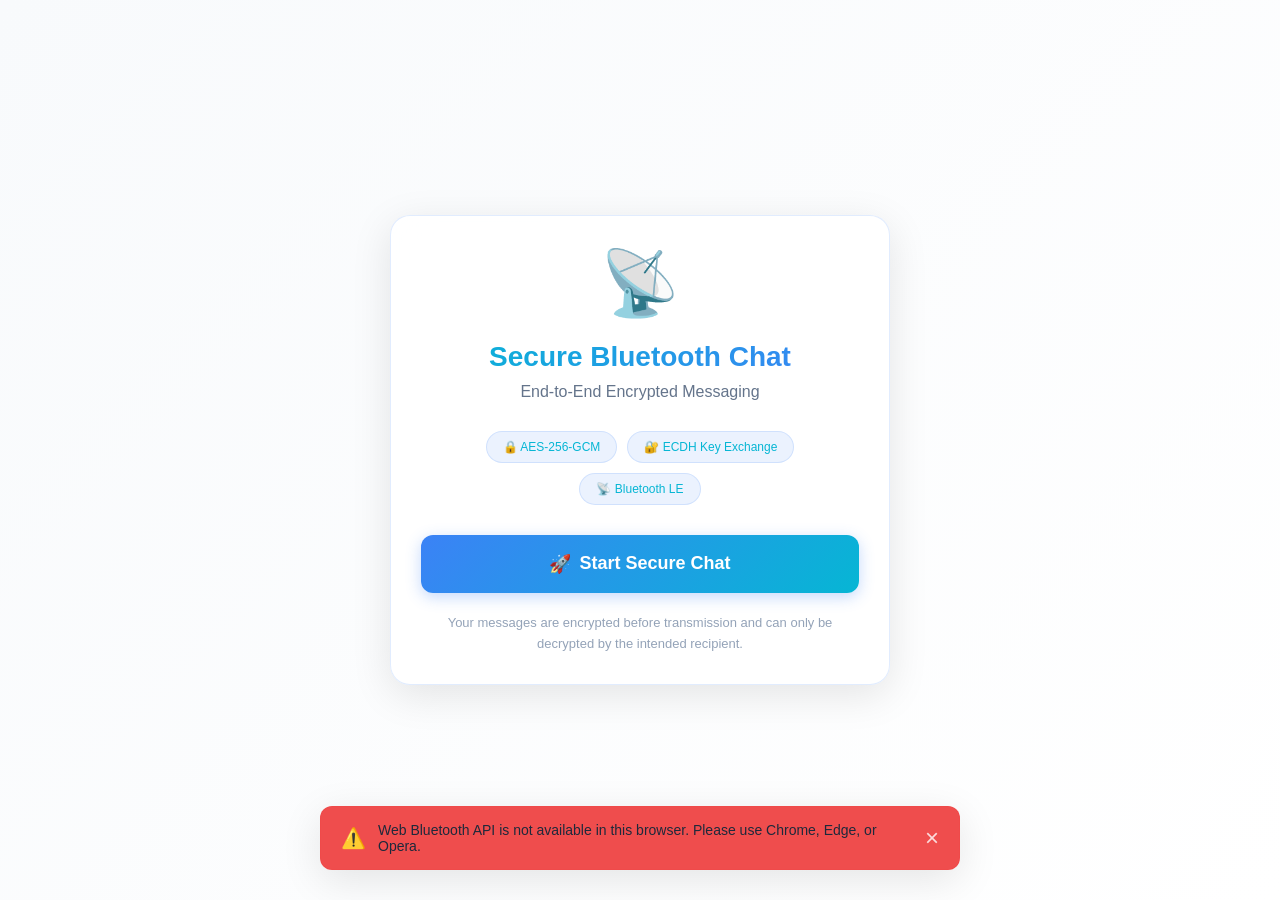
==== index.html @ dfcdb42c "Add files via upload" ====
<!DOCTYPE html>
<html lang="en">
<head>
    <meta charset="UTF-8">
    <meta name="viewport" content="width=device-width, initial-scale=1.0">
    <title>Secure Bluetooth Chat</title>
    <link rel="stylesheet" href="styles.css">
</head>
<body>
    <div class="app-container">
        <!-- Welcome Screen -->
        <div id="welcome-screen" class="screen active">
            <div class="glass-card welcome-card">
                <div class="logo-section">
                    <div class="bluetooth-icon-large">📡</div>
                    <h1>Secure Bluetooth Chat</h1>
                    <p class="tagline">End-to-End Encrypted Messaging</p>
                </div>
                <div class="security-badges">
                    <span class="security-badge">🔒 AES-256-GCM</span>
                    <span class="security-badge">🔐 ECDH Key Exchange</span>
                    <span class="security-badge">📡 Bluetooth LE</span>
                </div>
                <div class="welcome-actions">
                    <button id="start-btn" class="btn-primary btn-large">
                        <span class="btn-icon">🚀</span>
                        Start Secure Chat
                    </button>
                </div>
                <div class="info-text">
                    <p>Your messages are encrypted before transmission and can only be decrypted by the intended recipient.</p>
                </div>
            </div>
        </div>

        <!-- Bluetooth Scan Screen -->
        <div id="scan-screen" class="screen">
            <div class="glass-card">
                <div class="screen-header">
                    <h2>📡 Bluetooth Devices</h2>
                    <div id="bluetooth-status" class="status-indicator disconnected">
                        <span class="status-dot"></span>
                        <span class="status-text">Disconnected</span>
                    </div>
                </div>
                <div class="scan-section">
                    <button id="scan-btn" class="btn-primary">
                        <span class="btn-icon">🔍</span>
                        Scan for Devices
                    </button>
                    <div id="scan-progress" class="scan-progress hidden">
                        <div class="progress-bar">
                            <div class="progress-fill"></div>
                        </div>
                        <p class="progress-text">Opening Bluetooth device picker...</p>
                    </div>
                </div>
                <div id="devices-list" class="devices-list">
                    <div class="empty-state">
                        <p>Click "Scan for Devices" to open the Bluetooth device picker.</p>
                        <p class="empty-subtext">Your browser will show available nearby devices in a native dialog.</p>
                    </div>
                </div>
                <div class="screen-actions">
                    <button id="back-to-welcome-btn" class="btn-secondary">← Back</button>
                </div>
            </div>
        </div>

        <!-- Connection Screen -->
        <div id="connection-screen" class="screen">
            <div class="glass-card">
                <div class="screen-header">
                    <h2>🔗 Connection Status</h2>
                    <div id="connection-status" class="status-indicator connecting">
                        <span class="status-dot"></span>
                        <span class="status-text">Connecting...</span>
                    </div>
                </div>
                <div class="device-info">
                    <div class="device-icon">📱</div>
                    <h3 id="connected-device-name">Device Name</h3>
                    <p id="connected-device-id" class="device-id">Device ID</p>
                </div>
                <div class="connection-details">
                    <div class="detail-item">
                        <span class="detail-label">Protocol:</span>
                        <span class="detail-value">Bluetooth LE</span>
                    </div>
                    <div class="detail-item">
                        <span class="detail-label">Encryption:</span>
                        <span class="detail-value">Pending</span>
                    </div>
                </div>
                <div class="screen-actions">
                    <button id="disconnect-btn" class="btn-danger">Disconnect</button>
                    <button id="proceed-btn" class="btn-primary disabled" disabled>
                        Proceed to Verification →
                    </button>
                </div>
            </div>
        </div>

        <!-- Verification Screen -->
        <div id="verification-screen" class="screen">
            <div class="glass-card">
                <div class="screen-header">
                    <h2>🔐 Device Verification</h2>
                    <div class="verification-status">
                        <span class="status-icon">⚠️</span>
                        <span class="status-text">Not Verified</span>
                    </div>
                </div>
                <div class="verification-instructions">
                    <p>Compare the security codes below with the other device to ensure you're connecting to the right person.</p>
                </div>
                <div class="security-code-display">
                    <div class="code-label">Your Security Code:</div>
                    <div id="your-security-code" class="security-code">--- ---</div>
                </div>
                <div class="verification-comparison">
                    <div class="code-label">Partner's Code:</div>
                    <div id="partner-code-input" class="partner-code-input">
                        <input type="text" id="partner-code" placeholder="Enter partner's code" maxlength="9">
                    </div>
                </div>
                <div class="verification-actions">
                    <button id="verify-btn" class="btn-primary">
                        <span class="btn-icon">✓</span>
                        Verify Device
                    </button>
                    <button id="cancel-verification-btn" class="btn-secondary">Cancel</button>
                </div>
                <div id="verification-result" class="verification-result hidden">
                    <div class="result-message"></div>
                </div>
            </div>
        </div>

        <!-- Chat Screen -->
        <div id="chat-screen" class="screen">
            <div class="glass-card chat-card">
                <div class="chat-header">
                    <div class="header-left">
                        <div class="bluetooth-status connected">
                            <span class="status-dot"></span>
                        </div>
                        <div class="device-info-header">
                            <h3 id="chat-device-name">Connected Device</h3>
                            <p class="connection-status">🟢 Bluetooth Connected</p>
                        </div>
                    </div>
                    <div class="header-right">
                        <div class="encryption-badge">
                            <span class="lock-icon">🔒</span>
                            <span>End-to-End Encrypted</span>
                        </div>
                        <button id="security-info-btn" class="icon-button">🛡️</button>
                    </div>
                </div>
                
                <div id="messages-container" class="messages-container">
                    <div class="empty-chat">
                        <div class="empty-icon">🔐</div>
                        <p>Start a secure conversation</p>
                        <p class="empty-subtext">Messages are encrypted before transmission</p>
                    </div>
                </div>
                
                <div class="chat-input-section">
                    <div class="input-wrapper">
                        <input type="text" id="message-input" class="message-input" placeholder="Type a secure message..." autocomplete="off">
                        <button id="send-btn" class="send-btn" disabled>
                            <span class="send-icon">➤</span>
                        </button>
                    </div>
                    <div class="input-actions">
                        <button id="clear-chat-btn" class="text-button">Clear Conversation</button>
                    </div>
                </div>
            </div>
        </div>

        <!-- Security Info Modal -->
        <div id="security-modal" class="modal hidden">
            <div class="modal-overlay"></div>
            <div class="modal-content glass-card">
                <div class="modal-header">
                    <h3>🛡️ Security Information</h3>
                    <button id="close-modal-btn" class="close-button">×</button>
                </div>
                <div class="security-details">
                    <div class="security-item">
                        <span class="item-label">Encryption:</span>
                        <span class="item-value enabled">✓ Enabled</span>
                    </div>
                    <div class="security-item">
                        <span class="item-label">Algorithm:</span>
                        <span class="item-value">AES-256-GCM</span>
                    </div>
                    <div class="security-item">
                        <span class="item-label">Connection:</span>
                        <span class="item-value">Bluetooth LE</span>
                    </div>
                    <div class="security-item">
                        <span class="item-label">Key Exchange:</span>
                        <span class="item-value enabled">✓ Secure (ECDH)</span>
                    </div>
                    <div class="security-item">
                        <span class="item-label">Device Verification:</span>
                        <span id="verification-status-item" class="item-value">Not Verified</span>
                    </div>
                    <div class="security-item">
                        <span class="item-label">Session:</span>
                        <span class="item-value enabled">✓ Secure</span>
                    </div>
                    <div class="security-item">
                        <span class="item-label">Messages:</span>
                        <span class="item-value">Encrypted before transmission</span>
                    </div>
                </div>
                <div class="security-note">
                    <p>⚠️ Your encryption keys are never stored or transmitted. They exist only in memory during the session.</p>
                </div>
            </div>
        </div>

        <!-- Error Toast -->
        <div id="error-toast" class="error-toast hidden">
            <div class="toast-content">
                <span class="error-icon">⚠️</span>
                <span id="error-message" class="error-text">Error message</span>
                <button id="close-toast-btn" class="toast-close">×</button>
            </div>
        </div>
    </div>

    <script src="crypto.js"></script>
    <script src="bluetooth.js"></script>
    <script src="app.js"></script>
</body>
</html>
---- styles.css ----
/* Reset and Base Styles */
* {
    margin: 0;
    padding: 0;
    box-sizing: border-box;
}

:root {
    --bg-primary: #f8fafc;
    --bg-secondary: #ffffff;
    --bg-tertiary: #e2e8f0;
    --accent-blue: #3b82f6;
    --accent-cyan: #06b6d4;
    --accent-green: #10b981;
    --accent-red: #ef4444;
    --accent-yellow: #f59e0b;
    --text-primary: #1e293b;
    --text-secondary: #64748b;
    --text-muted: #94a3b8;
    --glass-bg: rgba(255, 255, 255, 0.85);
    --glass-border: rgba(59, 130, 246, 0.15);
    --shadow-lg: 0 10px 40px rgba(0, 0, 0, 0.1);
    --shadow-md: 0 4px 20px rgba(0, 0, 0, 0.08);
    --shadow-sm: 0 2px 10px rgba(0, 0, 0, 0.05);
}

body {
    font-family: -apple-system, BlinkMacSystemFont, 'Segoe UI', Roboto, Oxygen, Ubuntu, sans-serif;
    background: linear-gradient(135deg, var(--bg-primary) 0%, var(--bg-secondary) 100%);
    color: var(--text-primary);
    min-height: 100vh;
    display: flex;
    align-items: center;
    justify-content: center;
    padding: 20px;
    overflow-x: hidden;
}

/* App Container */
.app-container {
    width: 100%;
    max-width: 500px;
    position: relative;
}

/* Glass Card */
.glass-card {
    background: var(--glass-bg);
    backdrop-filter: blur(20px);
    -webkit-backdrop-filter: blur(20px);
    border: 1px solid var(--glass-border);
    border-radius: 20px;
    padding: 30px;
    box-shadow: var(--shadow-lg);
    animation: fadeIn 0.3s ease-out;
}

@keyframes fadeIn {
    from {
        opacity: 0;
        transform: translateY(10px);
    }
    to {
        opacity: 1;
        transform: translateY(0);
    }
}

/* Screen Management */
.screen {
    display: none;
}

.screen.active {
    display: block;
}

/* Welcome Screen */
.welcome-card {
    text-align: center;
}

.logo-section {
    margin-bottom: 30px;
}

.bluetooth-icon-large {
    font-size: 64px;
    margin-bottom: 20px;
    animation: pulse 2s infinite;
}

@keyframes pulse {
    0%, 100% {
        transform: scale(1);
    }
    50% {
        transform: scale(1.05);
    }
}

.welcome-card h1 {
    font-size: 28px;
    font-weight: 700;
    margin-bottom: 10px;
    background: linear-gradient(135deg, var(--accent-cyan), var(--accent-blue));
    -webkit-background-clip: text;
    -webkit-text-fill-color: transparent;
    background-clip: text;
}

.tagline {
    color: var(--text-secondary);
    font-size: 16px;
    margin-bottom: 20px;
}

.security-badges {
    display: flex;
    flex-wrap: wrap;
    gap: 10px;
    justify-content: center;
    margin-bottom: 30px;
}

.security-badge {
    background: rgba(59, 130, 246, 0.1);
    border: 1px solid var(--glass-border);
    padding: 8px 16px;
    border-radius: 20px;
    font-size: 12px;
    color: var(--accent-cyan);
}

.welcome-actions {
    margin-bottom: 20px;
}

.info-text {
    color: var(--text-muted);
    font-size: 13px;
    line-height: 1.6;
}

/* Buttons */
.btn-primary,
.btn-secondary,
.btn-danger {
    width: 100%;
    padding: 14px 24px;
    border: none;
    border-radius: 12px;
    font-size: 16px;
    font-weight: 600;
    cursor: pointer;
    transition: all 0.2s ease;
    display: flex;
    align-items: center;
    justify-content: center;
    gap: 8px;
}

.btn-primary {
    background: linear-gradient(135deg, var(--accent-blue), var(--accent-cyan));
    color: white;
    box-shadow: 0 4px 15px rgba(59, 130, 246, 0.3);
}

.btn-primary:hover:not(:disabled) {
    transform: translateY(-2px);
    box-shadow: 0 6px 20px rgba(59, 130, 246, 0.4);
}

.btn-primary:active:not(:disabled) {
    transform: translateY(0);
}

.btn-primary:disabled {
    opacity: 0.5;
    cursor: not-allowed;
}

.btn-secondary {
    background: rgba(59, 130, 246, 0.1);
    color: var(--accent-cyan);
    border: 1px solid var(--glass-border);
}

.btn-secondary:hover {
    background: rgba(59, 130, 246, 0.2);
}

.btn-danger {
    background: rgba(239, 68, 68, 0.1);
    color: var(--accent-red);
    border: 1px solid rgba(239, 68, 68, 0.3);
}

.btn-danger:hover {
    background: rgba(239, 68, 68, 0.2);
}

.btn-large {
    padding: 18px 32px;
    font-size: 18px;
}

.btn-icon {
    font-size: 18px;
}

/* Screen Header */
.screen-header {
    display: flex;
    justify-content: space-between;
    align-items: center;
    margin-bottom: 25px;
    padding-bottom: 15px;
    border-bottom: 1px solid var(--glass-border);
}

.screen-header h2 {
    font-size: 22px;
    font-weight: 600;
}

/* Status Indicators */
.status-indicator {
    display: flex;
    align-items: center;
    gap: 8px;
    padding: 6px 12px;
    border-radius: 20px;
    font-size: 13px;
    font-weight: 500;
}

.status-dot {
    width: 8px;
    height: 8px;
    border-radius: 50%;
    animation: blink 2s infinite;
}

@keyframes blink {
    0%, 100% {
        opacity: 1;
    }
    50% {
        opacity: 0.5;
    }
}

.status-indicator.disconnected {
    background: rgba(239, 68, 68, 0.1);
    color: var(--accent-red);
}

.status-indicator.disconnected .status-dot {
    background: var(--accent-red);
}

.status-indicator.connecting {
    background: rgba(245, 158, 11, 0.1);
    color: var(--accent-yellow);
}

.status-indicator.connecting .status-dot {
    background: var(--accent-yellow);
}

.status-indicator.connected {
    background: rgba(16, 185, 129, 0.1);
    color: var(--accent-green);
}

.status-indicator.connected .status-dot {
    background: var(--accent-green);
}

/* Scan Section */
.scan-section {
    margin-bottom: 25px;
}

.scan-progress {
    margin-top: 20px;
}

.progress-bar {
    height: 4px;
    background: var(--bg-tertiary);
    border-radius: 2px;
    overflow: hidden;
    margin-bottom: 10px;
}

.progress-fill {
    height: 100%;
    background: linear-gradient(90deg, var(--accent-blue), var(--accent-cyan));
    width: 0%;
    animation: progress 2s infinite;
}

@keyframes progress {
    0% {
        width: 0%;
        margin-left: 0;
    }
    50% {
        width: 70%;
        margin-left: 30%;
    }
    100% {
        width: 0%;
        margin-left: 100%;
    }
}

.progress-text {
    color: var(--text-secondary);
    font-size: 13px;
    text-align: center;
}

/* Devices List */
.devices-list {
    margin-bottom: 25px;
    max-height: 300px;
    overflow-y: auto;
}

.empty-state {
    text-align: center;
    padding: 40px 20px;
    color: var(--text-muted);
}

.device-item {
    background: rgba(59, 130, 246, 0.05);
    border: 1px solid var(--glass-border);
    border-radius: 12px;
    padding: 15px;
    margin-bottom: 10px;
    cursor: pointer;
    transition: all 0.2s ease;
}

.device-item:hover {
    background: rgba(59, 130, 246, 0.1);
    border-color: var(--accent-blue);
}

.device-item.selected {
    background: rgba(59, 130, 246, 0.15);
    border-color: var(--accent-blue);
}

.device-name {
    font-weight: 600;
    margin-bottom: 5px;
}

.device-id {
    color: var(--text-muted);
    font-size: 12px;
    margin-bottom: 8px;
}

.device-status {
    display: flex;
    align-items: center;
    gap: 6px;
    font-size: 12px;
    color: var(--text-secondary);
}

.device-status .status-dot {
    width: 6px;
    height: 6px;
}

/* Screen Actions */
.screen-actions {
    display: flex;
    gap: 10px;
    margin-top: 20px;
}

.screen-actions .btn-secondary,
.screen-actions .btn-danger {
    flex: 1;
}

/* Device Info */
.device-info {
    text-align: center;
    padding: 30px 20px;
    margin-bottom: 20px;
}

.device-icon {
    font-size: 48px;
    margin-bottom: 15px;
}

.device-info h3 {
    font-size: 20px;
    margin-bottom: 5px;
}

.device-id {
    color: var(--text-muted);
    font-size: 13px;
}

.connection-details {
    background: rgba(59, 130, 246, 0.05);
    border-radius: 12px;
    padding: 15px;
    margin-bottom: 20px;
}

.detail-item {
    display: flex;
    justify-content: space-between;
    padding: 8px 0;
    border-bottom: 1px solid var(--glass-border);
}

.detail-item:last-child {
    border-bottom: none;
}

.detail-label {
    color: var(--text-secondary);
    font-size: 13px;
}

.detail-value {
    font-weight: 500;
    font-size: 13px;
}

/* Verification Screen */
.verification-status {
    display: flex;
    align-items: center;
    gap: 8px;
    padding: 6px 12px;
    border-radius: 20px;
    font-size: 13px;
    background: rgba(245, 158, 11, 0.1);
    color: var(--accent-yellow);
}

.verification-instructions {
    background: rgba(59, 130, 246, 0.05);
    border-radius: 12px;
    padding: 15px;
    margin-bottom: 25px;
    color: var(--text-secondary);
    font-size: 14px;
    line-height: 1.6;
}

.security-code-display,
.verification-comparison {
    text-align: center;
    margin-bottom: 25px;
}

.code-label {
    color: var(--text-secondary);
    font-size: 13px;
    margin-bottom: 10px;
}

.security-code {
    font-size: 32px;
    font-weight: 700;
    letter-spacing: 8px;
    color: var(--accent-cyan);
    font-family: 'Courier New', monospace;
}

.partner-code-input input {
    width: 100%;
    padding: 15px;
    font-size: 24px;
    font-weight: 700;
    letter-spacing: 8px;
    text-align: center;
    background: var(--bg-tertiary);
    border: 2px solid var(--glass-border);
    border-radius: 12px;
    color: var(--text-primary);
    font-family: 'Courier New', monospace;
    transition: all 0.2s ease;
}

.partner-code-input input:focus {
    outline: none;
    border-color: var(--accent-blue);
}

.partner-code-input input::placeholder {
    letter-spacing: 2px;
    color: var(--text-muted);
}

.verification-actions {
    display: flex;
    gap: 10px;
}

.verification-actions .btn-secondary {
    flex: 1;
}

.verification-result {
    margin-top: 20px;
    padding: 15px;
    border-radius: 12px;
    text-align: center;
}

.verification-result.success {
    background: rgba(16, 185, 129, 0.1);
    border: 1px solid rgba(16, 185, 129, 0.3);
    color: var(--accent-green);
}

.verification-result.error {
    background: rgba(239, 68, 68, 0.1);
    border: 1px solid rgba(239, 68, 68, 0.3);
    color: var(--accent-red);
}

/* Chat Screen */
.chat-card {
    padding: 0;
    display: flex;
    flex-direction: column;
    height: 80vh;
    max-height: 700px;
}

.chat-header {
    display: flex;
    justify-content: space-between;
    align-items: center;
    padding: 20px;
    border-bottom: 1px solid var(--glass-border);
}

.header-left {
    display: flex;
    align-items: center;
    gap: 12px;
}

.bluetooth-status {
    display: flex;
    align-items: center;
    gap: 6px;
    padding: 6px 10px;
    border-radius: 20px;
    font-size: 12px;
}

.bluetooth-status.connected {
    background: rgba(16, 185, 129, 0.1);
    color: var(--accent-green);
}

.device-info-header h3 {
    font-size: 16px;
    margin-bottom: 2px;
}

.connection-status {
    color: var(--text-muted);
    font-size: 12px;
}

.header-right {
    display: flex;
    align-items: center;
    gap: 10px;
}

.encryption-badge {
    display: flex;
    align-items: center;
    gap: 6px;
    padding: 6px 12px;
    background: rgba(16, 185, 129, 0.1);
    border-radius: 20px;
    font-size: 12px;
    color: var(--accent-green);
}

.icon-button {
    width: 36px;
    height: 36px;
    border-radius: 50%;
    border: none;
    background: rgba(59, 130, 246, 0.1);
    color: var(--accent-cyan);
    cursor: pointer;
    font-size: 16px;
    transition: all 0.2s ease;
}

.icon-button:hover {
    background: rgba(59, 130, 246, 0.2);
}

/* Messages Container */
.messages-container {
    flex: 1;
    overflow-y: auto;
    padding: 20px;
    display: flex;
    flex-direction: column;
    gap: 15px;
}

.empty-chat {
    display: flex;
    flex-direction: column;
    align-items: center;
    justify-content: center;
    height: 100%;
    color: var(--text-muted);
    text-align: center;
}

.empty-icon {
    font-size: 48px;
    margin-bottom: 15px;
}

.empty-subtext {
    font-size: 13px;
    margin-top: 5px;
}

/* Message Bubbles */
.message {
    max-width: 80%;
    padding: 12px 16px;
    border-radius: 16px;
    position: relative;
    animation: messageIn 0.3s ease-out;
}

@keyframes messageIn {
    from {
        opacity: 0;
        transform: translateY(10px);
    }
    to {
        opacity: 1;
        transform: translateY(0);
    }
}

.message.incoming {
    align-self: flex-start;
    background: var(--bg-tertiary);
    border-bottom-left-radius: 4px;
}

.message.outgoing {
    align-self: flex-end;
    background: linear-gradient(135deg, var(--accent-blue), var(--accent-cyan));
    border-bottom-right-radius: 4px;
}

.message-text {
    word-wrap: break-word;
    line-height: 1.5;
}

.message-time {
    font-size: 11px;
    margin-top: 5px;
    opacity: 0.7;
}

.message.incoming .message-time {
    color: var(--text-muted);
}

.message.outgoing .message-time {
    color: rgba(255, 255, 255, 0.8);
}

.message-status {
    font-size: 11px;
    margin-left: 5px;
}

.message-status.sent {
    color: var(--accent-green);
}

.message-status.failed {
    color: var(--accent-red);
}

/* Chat Input */
.chat-input-section {
    padding: 20px;
    border-top: 1px solid var(--glass-border);
}

.input-wrapper {
    display: flex;
    gap: 10px;
    margin-bottom: 10px;
}

.message-input {
    flex: 1;
    padding: 14px 18px;
    background: var(--bg-tertiary);
    border: 2px solid var(--glass-border);
    border-radius: 24px;
    color: var(--text-primary);
    font-size: 15px;
    transition: all 0.2s ease;
}

.message-input:focus {
    outline: none;
    border-color: var(--accent-blue);
}

.message-input::placeholder {
    color: var(--text-muted);
}

.send-btn {
    width: 50px;
    height: 50px;
    border-radius: 50%;
    border: none;
    background: linear-gradient(135deg, var(--accent-blue), var(--accent-cyan));
    color: white;
    cursor: pointer;
    font-size: 18px;
    transition: all 0.2s ease;
    display: flex;
    align-items: center;
    justify-content: center;
}

.send-btn:hover:not(:disabled) {
    transform: scale(1.05);
}

.send-btn:disabled {
    opacity: 0.5;
    cursor: not-allowed;
}

.send-icon {
    transform: translateX(2px);
}

.input-actions {
    display: flex;
    justify-content: flex-end;
}

.text-button {
    background: none;
    border: none;
    color: var(--text-muted);
    font-size: 13px;
    cursor: pointer;
    padding: 5px 10px;
    transition: color 0.2s ease;
}

.text-button:hover {
    color: var(--accent-red);
}

/* Modal */
.modal {
    position: fixed;
    top: 0;
    left: 0;
    right: 0;
    bottom: 0;
    display: flex;
    align-items: center;
    justify-content: center;
    z-index: 1000;
}

.modal-overlay {
    position: absolute;
    top: 0;
    left: 0;
    right: 0;
    bottom: 0;
    background: rgba(0, 0, 0, 0.7);
    backdrop-filter: blur(5px);
}

.modal-content {
    position: relative;
    width: 90%;
    max-width: 400px;
    max-height: 80vh;
    overflow-y: auto;
}

.modal-header {
    display: flex;
    justify-content: space-between;
    align-items: center;
    margin-bottom: 20px;
    padding-bottom: 15px;
    border-bottom: 1px solid var(--glass-border);
}

.modal-header h3 {
    font-size: 18px;
}

.close-button {
    width: 32px;
    height: 32px;
    border-radius: 50%;
    border: none;
    background: rgba(239, 68, 68, 0.1);
    color: var(--accent-red);
    cursor: pointer;
    font-size: 20px;
    line-height: 1;
    transition: all 0.2s ease;
}

.close-button:hover {
    background: rgba(239, 68, 68, 0.2);
}

/* Security Details */
.security-details {
    margin-bottom: 20px;
}

.security-item {
    display: flex;
    justify-content: space-between;
    padding: 12px 0;
    border-bottom: 1px solid var(--glass-border);
}

.security-item:last-child {
    border-bottom: none;
}

.item-label {
    color: var(--text-secondary);
    font-size: 14px;
}

.item-value {
    font-weight: 500;
    font-size: 14px;
    color: var(--text-primary);
}

.item-value.enabled {
    color: var(--accent-green);
}

.security-note {
    background: rgba(245, 158, 11, 0.1);
    border: 1px solid rgba(245, 158, 11, 0.3);
    border-radius: 12px;
    padding: 15px;
    font-size: 13px;
    line-height: 1.6;
    color: var(--accent-yellow);
}

/* Error Toast */
.error-toast {
    position: fixed;
    bottom: 30px;
    left: 50%;
    transform: translateX(-50%);
    z-index: 2000;
    animation: slideUp 0.3s ease-out;
}

@keyframes slideUp {
    from {
        opacity: 0;
        transform: translateX(-50%) translateY(20px);
    }
    to {
        opacity: 1;
        transform: translateX(-50%) translateY(0);
    }
}

.toast-content {
    background: rgba(239, 68, 68, 0.95);
    backdrop-filter: blur(10px);
    border: 1px solid rgba(239, 68, 68, 0.3);
    border-radius: 12px;
    padding: 15px 20px;
    display: flex;
    align-items: center;
    gap: 12px;
    box-shadow: var(--shadow-lg);
}

.error-icon {
    font-size: 20px;
}

.error-text {
    flex: 1;
    font-size: 14px;
}

.toast-close {
    background: none;
    border: none;
    color: white;
    font-size: 24px;
    cursor: pointer;
    line-height: 1;
    opacity: 0.8;
    transition: opacity 0.2s ease;
}

.toast-close:hover {
    opacity: 1;
}

/* Utility Classes */
.hidden {
    display: none !important;
}

.disabled {
    opacity: 0.5;
    pointer-events: none;
}

/* Scrollbar Styling */
::-webkit-scrollbar {
    width: 6px;
}

::-webkit-scrollbar-track {
    background: var(--bg-tertiary);
    border-radius: 3px;
}

::-webkit-scrollbar-thumb {
    background: var(--accent-blue);
    border-radius: 3px;
}

::-webkit-scrollbar-thumb:hover {
    background: var(--accent-cyan);
}

/* Responsive Design */
@media (max-width: 480px) {
    body {
        padding: 10px;
    }
    
    .glass-card {
        padding: 20px;
    }
    
    .chat-card {
        height: 85vh;
    }
    
    .message {
        max-width: 90%;
    }
    
    .security-badges {
        flex-direction: column;
        align-items: center;
    }
}

@media (max-width: 360px) {
    .chat-header {
        flex-direction: column;
        gap: 15px;
        text-align: center;
    }
    
    .header-left,
    .header-right {
        width: 100%;
        justify-content: center;
    }
}
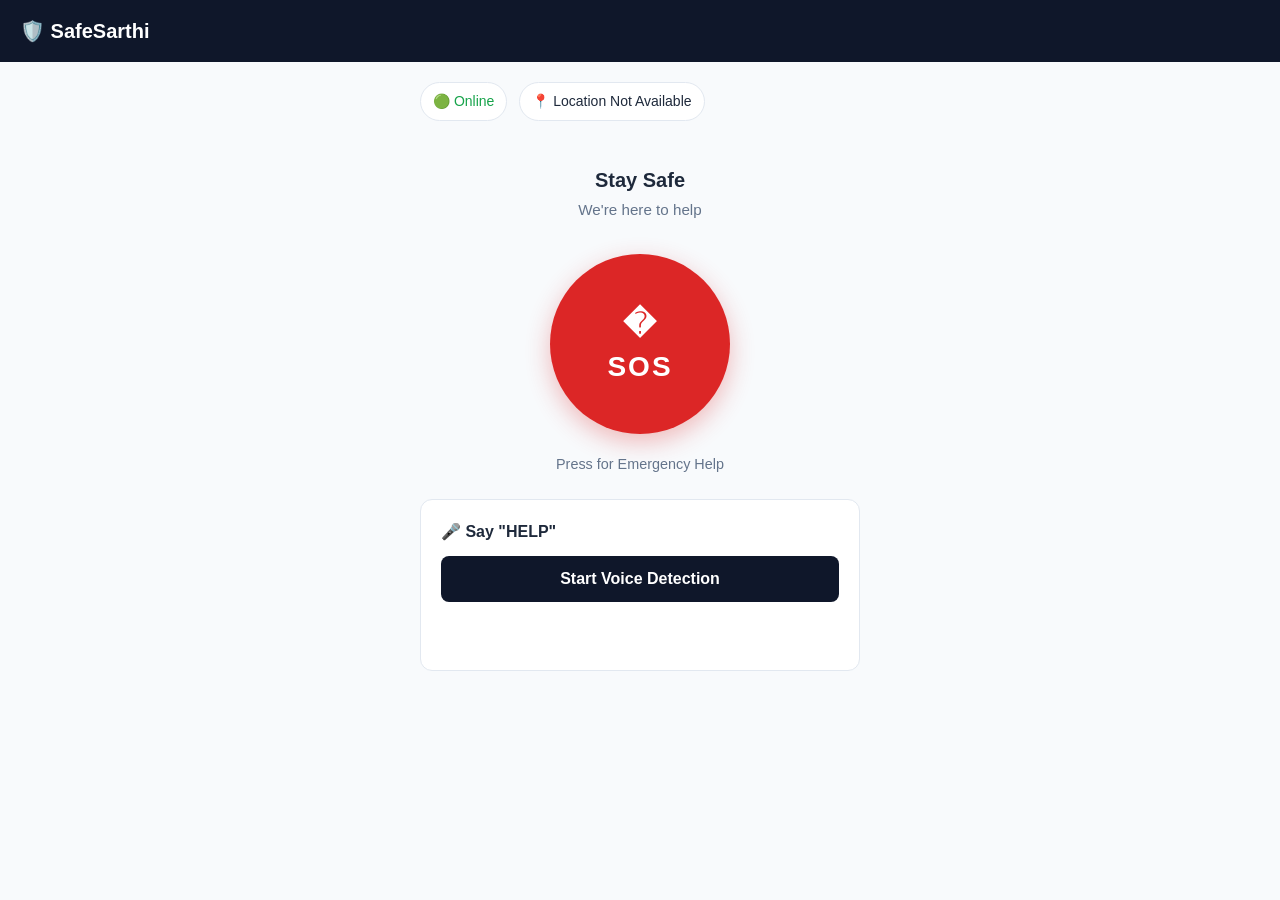
==== commit 19cbc2af: "Add files via upload" ====
--- a/index.html
+++ b/index.html
@@ -2,241 +2,141 @@
 <html lang="en">
 <head>
     <meta charset="UTF-8">
-    <meta name="viewport" content="width=device-width, initial-scale=1.0">
-    <title>Secure Bluetooth Chat</title>
-    <link rel="stylesheet" href="styles.css">
+    <meta name="viewport" content="width=device-width, initial-scale=1.0, maximum-scale=1.0, user-scalable=no">
+    <title>SafeSarthi - Emergency Safety Assistant</title>
+    <link rel="stylesheet" href="style.css">
 </head>
 <body>
-    <div class="app-container">
-        <!-- Welcome Screen -->
-        <div id="welcome-screen" class="screen active">
-            <div class="glass-card welcome-card">
-                <div class="logo-section">
-                    <div class="bluetooth-icon-large">📡</div>
-                    <h1>Secure Bluetooth Chat</h1>
-                    <p class="tagline">End-to-End Encrypted Messaging</p>
+    <!-- Header -->
+    <header class="header">
+        <a href="index.html" class="header-logo">🛡️ SafeSarthi</a>
+        <div class="header-menu">☰</div>
+    </header>
+
+    <!-- Desktop Navigation -->
+    <nav class="desktop-nav">
+        <a href="index.html" class="active">Home</a>
+        <a href="contacts.html">Emergency Contacts</a>
+        <a href="history.html">Alert History</a>
+        <a href="settings.html">Settings</a>
+    </nav>
+
+    <!-- Main Content -->
+    <main>
+        <!-- Status Indicators -->
+        <div class="status-bar">
+            <div class="status-item online" id="connectionStatus">
+                🟢 Online
+            </div>
+            <div class="status-item location" id="locationStatus">
+                📍 Location Available
+            </div>
+        </div>
+
+        <!-- Emergency Section -->
+        <section class="emergency-section">
+            <h1 class="welcome-text">Stay Safe</h1>
+            <p class="welcome-subtext">We're here to help</p>
+            
+            <!-- Large SOS Button -->
+            <button id="sosButton" class="sos-button">
+                <span class="icon">�</span>
+                <span>SOS</span>
+            </button>
+
+            <p class="sos-help-text">Press for Emergency Help</p>
+
+            <!-- Voice Section -->
+            <div class="voice-section">
+                <div class="voice-header">
+                    🎤 Say "HELP"
                 </div>
-                <div class="security-badges">
-                    <span class="security-badge">🔒 AES-256-GCM</span>
-                    <span class="security-badge">🔐 ECDH Key Exchange</span>
-                    <span class="security-badge">📡 Bluetooth LE</span>
-                </div>
-                <div class="welcome-actions">
-                    <button id="start-btn" class="btn-primary btn-large">
-                        <span class="btn-icon">🚀</span>
-                        Start Secure Chat
-                    </button>
-                </div>
-                <div class="info-text">
-                    <p>Your messages are encrypted before transmission and can only be decrypted by the intended recipient.</p>
+                <button id="voiceButton" class="voice-button">
+                    Start Voice Detection
+                </button>
+                <p id="voiceStatus" class="voice-status"></p>
+            </div>
+        </section>
+
+        <!-- SOS Countdown Modal -->
+        <div id="sosModal" class="modal">
+            <div class="modal-content">
+                <h2>⚠️ Emergency Alert</h2>
+                <p>Emergency alert will be triggered in <span id="countdown">5</span> seconds.</p>
+                <div class="modal-buttons">
+                    <button id="sendNowButton" class="btn-send">SEND NOW</button>
+                    <button id="cancelButton" class="btn-cancel">CANCEL</button>
                 </div>
             </div>
         </div>
 
-        <!-- Bluetooth Scan Screen -->
-        <div id="scan-screen" class="screen">
-            <div class="glass-card">
-                <div class="screen-header">
-                    <h2>📡 Bluetooth Devices</h2>
-                    <div id="bluetooth-status" class="status-indicator disconnected">
-                        <span class="status-dot"></span>
-                        <span class="status-text">Disconnected</span>
+        <!-- Alert Result Modal -->
+        <div id="alertModal" class="modal">
+            <div class="modal-content alert-modal">
+                <div class="compact-alert-header">
+                    <span class="compact-alert-icon">🚨</span>
+                    <span class="compact-alert-title">ALERT</span>
+                </div>
+                
+                <p class="compact-alert-subtitle">Emergency alert is ready</p>
+                
+                <div class="compact-status-row">
+                    <span class="compact-status-item"><span class="check-green">✓</span> Location</span>
+                    <span class="status-divider">•</span>
+                    <span class="compact-status-item"><span class="check-green">✓</span> Contacts</span>
+                    <span class="status-divider">•</span>
+                    <span class="compact-status-item"><span class="check-green">✓</span> Alert Ready</span>
+                </div>
+                
+                <div class="compact-info-section">
+                    <div class="compact-info-row">
+                        <span class="info-label">👤 Emergency Contact:</span>
+                        <span class="info-value" id="compactContactInfo">No contacts</span>
+                    </div>
+                    
+                    <div class="compact-info-row">
+                        <span class="info-label">💬 Message:</span>
+                        <span class="info-value" id="compactMessage">I need help. Please contact me immediately.</span>
+                    </div>
+                    
+                    <div class="compact-info-row">
+                        <span class="info-label">📍 Location</span>
+                        <span class="status-divider">|</span>
+                        <a id="alertMapLink" href="#" target="_blank" class="compact-map-link">
+                            View on Google Maps
+                        </a>
                     </div>
                 </div>
-                <div class="scan-section">
-                    <button id="scan-btn" class="btn-primary">
-                        <span class="btn-icon">🔍</span>
-                        Scan for Devices
-                    </button>
-                    <div id="scan-progress" class="scan-progress hidden">
-                        <div class="progress-bar">
-                            <div class="progress-fill"></div>
-                        </div>
-                        <p class="progress-text">Opening Bluetooth device picker...</p>
-                    </div>
-                </div>
-                <div id="devices-list" class="devices-list">
-                    <div class="empty-state">
-                        <p>Click "Scan for Devices" to open the Bluetooth device picker.</p>
-                        <p class="empty-subtext">Your browser will show available nearby devices in a native dialog.</p>
-                    </div>
-                </div>
-                <div class="screen-actions">
-                    <button id="back-to-welcome-btn" class="btn-secondary">← Back</button>
-                </div>
+                
+                <div id="smsButtonsContainer"></div>
+                
+                <button id="closeAlertButton" class="btn-send-alert">🔴 SEND ALERT</button>
+                <button id="cancelAlertButton" class="btn-cancel-compact">Cancel</button>
             </div>
         </div>
 
-        <!-- Connection Screen -->
-        <div id="connection-screen" class="screen">
-            <div class="glass-card">
-                <div class="screen-header">
-                    <h2>🔗 Connection Status</h2>
-                    <div id="connection-status" class="status-indicator connecting">
-                        <span class="status-dot"></span>
-                        <span class="status-text">Connecting...</span>
-                    </div>
-                </div>
-                <div class="device-info">
-                    <div class="device-icon">📱</div>
-                    <h3 id="connected-device-name">Device Name</h3>
-                    <p id="connected-device-id" class="device-id">Device ID</p>
-                </div>
-                <div class="connection-details">
-                    <div class="detail-item">
-                        <span class="detail-label">Protocol:</span>
-                        <span class="detail-value">Bluetooth LE</span>
-                    </div>
-                    <div class="detail-item">
-                        <span class="detail-label">Encryption:</span>
-                        <span class="detail-value">Pending</span>
-                    </div>
-                </div>
-                <div class="screen-actions">
-                    <button id="disconnect-btn" class="btn-danger">Disconnect</button>
-                    <button id="proceed-btn" class="btn-primary disabled" disabled>
-                        Proceed to Verification →
-                    </button>
-                </div>
-            </div>
-        </div>
+    </main>
 
-        <!-- Verification Screen -->
-        <div id="verification-screen" class="screen">
-            <div class="glass-card">
-                <div class="screen-header">
-                    <h2>🔐 Device Verification</h2>
-                    <div class="verification-status">
-                        <span class="status-icon">⚠️</span>
-                        <span class="status-text">Not Verified</span>
-                    </div>
-                </div>
-                <div class="verification-instructions">
-                    <p>Compare the security codes below with the other device to ensure you're connecting to the right person.</p>
-                </div>
-                <div class="security-code-display">
-                    <div class="code-label">Your Security Code:</div>
-                    <div id="your-security-code" class="security-code">--- ---</div>
-                </div>
-                <div class="verification-comparison">
-                    <div class="code-label">Partner's Code:</div>
-                    <div id="partner-code-input" class="partner-code-input">
-                        <input type="text" id="partner-code" placeholder="Enter partner's code" maxlength="9">
-                    </div>
-                </div>
-                <div class="verification-actions">
-                    <button id="verify-btn" class="btn-primary">
-                        <span class="btn-icon">✓</span>
-                        Verify Device
-                    </button>
-                    <button id="cancel-verification-btn" class="btn-secondary">Cancel</button>
-                </div>
-                <div id="verification-result" class="verification-result hidden">
-                    <div class="result-message"></div>
-                </div>
-            </div>
-        </div>
+    <!-- Bottom Navigation -->
+    <nav class="bottom-nav">
+        <a href="index.html" class="active">
+            <span>🏠</span>
+            Home
+        </a>
+        <a href="contacts.html">
+            <span>👥</span>
+            Contacts
+        </a>
+        <a href="history.html">
+            <span>📜</span>
+            History
+        </a>
+        <a href="settings.html">
+            <span>⚙️</span>
+            Settings
+        </a>
+    </nav>
 
-        <!-- Chat Screen -->
-        <div id="chat-screen" class="screen">
-            <div class="glass-card chat-card">
-                <div class="chat-header">
-                    <div class="header-left">
-                        <div class="bluetooth-status connected">
-                            <span class="status-dot"></span>
-                        </div>
-                        <div class="device-info-header">
-                            <h3 id="chat-device-name">Connected Device</h3>
-                            <p class="connection-status">🟢 Bluetooth Connected</p>
-                        </div>
-                    </div>
-                    <div class="header-right">
-                        <div class="encryption-badge">
-                            <span class="lock-icon">🔒</span>
-                            <span>End-to-End Encrypted</span>
-                        </div>
-                        <button id="security-info-btn" class="icon-button">🛡️</button>
-                    </div>
-                </div>
-                
-                <div id="messages-container" class="messages-container">
-                    <div class="empty-chat">
-                        <div class="empty-icon">🔐</div>
-                        <p>Start a secure conversation</p>
-                        <p class="empty-subtext">Messages are encrypted before transmission</p>
-                    </div>
-                </div>
-                
-                <div class="chat-input-section">
-                    <div class="input-wrapper">
-                        <input type="text" id="message-input" class="message-input" placeholder="Type a secure message..." autocomplete="off">
-                        <button id="send-btn" class="send-btn" disabled>
-                            <span class="send-icon">➤</span>
-                        </button>
-                    </div>
-                    <div class="input-actions">
-                        <button id="clear-chat-btn" class="text-button">Clear Conversation</button>
-                    </div>
-                </div>
-            </div>
-        </div>
-
-        <!-- Security Info Modal -->
-        <div id="security-modal" class="modal hidden">
-            <div class="modal-overlay"></div>
-            <div class="modal-content glass-card">
-                <div class="modal-header">
-                    <h3>🛡️ Security Information</h3>
-                    <button id="close-modal-btn" class="close-button">×</button>
-                </div>
-                <div class="security-details">
-                    <div class="security-item">
-                        <span class="item-label">Encryption:</span>
-                        <span class="item-value enabled">✓ Enabled</span>
-                    </div>
-                    <div class="security-item">
-                        <span class="item-label">Algorithm:</span>
-                        <span class="item-value">AES-256-GCM</span>
-                    </div>
-                    <div class="security-item">
-                        <span class="item-label">Connection:</span>
-                        <span class="item-value">Bluetooth LE</span>
-                    </div>
-                    <div class="security-item">
-                        <span class="item-label">Key Exchange:</span>
-                        <span class="item-value enabled">✓ Secure (ECDH)</span>
-                    </div>
-                    <div class="security-item">
-                        <span class="item-label">Device Verification:</span>
-                        <span id="verification-status-item" class="item-value">Not Verified</span>
-                    </div>
-                    <div class="security-item">
-                        <span class="item-label">Session:</span>
-                        <span class="item-value enabled">✓ Secure</span>
-                    </div>
-                    <div class="security-item">
-                        <span class="item-label">Messages:</span>
-                        <span class="item-value">Encrypted before transmission</span>
-                    </div>
-                </div>
-                <div class="security-note">
-                    <p>⚠️ Your encryption keys are never stored or transmitted. They exist only in memory during the session.</p>
-                </div>
-            </div>
-        </div>
-
-        <!-- Error Toast -->
-        <div id="error-toast" class="error-toast hidden">
-            <div class="toast-content">
-                <span class="error-icon">⚠️</span>
-                <span id="error-message" class="error-text">Error message</span>
-                <button id="close-toast-btn" class="toast-close">×</button>
-            </div>
-        </div>
-    </div>
-
-    <script src="crypto.js"></script>
-    <script src="bluetooth.js"></script>
-    <script src="app.js"></script>
+    <script src="script.js"></script>
 </body>
 </html>
--- a/style.css
+++ b/style.css
@@ -0,0 +1,888 @@
+/* SafeSarthi - Emergency Safety Assistant
+   Mobile-First Modern UI */
+
+/* Color Palette */
+:root {
+    --deep-navy: #0F172A;
+    --light-bg: #F8FAFC;
+    --dark-text: #1E293B;
+    --secondary-text: #64748B;
+    --emergency-red: #DC2626;
+    --dark-red: #B91C1C;
+    --green: #16A34A;
+    --amber: #F59E0B;
+    --white: #FFFFFF;
+    --border: #E2E8F0;
+}
+
+/* Reset and Base Styles */
+* {
+    margin: 0;
+    padding: 0;
+    box-sizing: border-box;
+    -webkit-tap-highlight-color: transparent;
+}
+
+body {
+    font-family: -apple-system, BlinkMacSystemFont, 'Segoe UI', Roboto, sans-serif;
+    background-color: var(--light-bg);
+    color: var(--dark-text);
+    line-height: 1.5;
+    font-size: 16px;
+    min-height: 100vh;
+    display: flex;
+    flex-direction: column;
+    touch-action: manipulation;
+    padding-bottom: 70px;
+}
+
+/* Header */
+.header {
+    background-color: var(--deep-navy);
+    color: var(--white);
+    padding: 16px 20px;
+    display: flex;
+    justify-content: space-between;
+    align-items: center;
+    position: sticky;
+    top: 0;
+    z-index: 100;
+}
+
+.header-logo {
+    font-size: 1.25rem;
+    font-weight: 700;
+    color: var(--white);
+    text-decoration: none;
+}
+
+.header-menu {
+    font-size: 1.5rem;
+    color: var(--white);
+    cursor: pointer;
+    padding: 8px;
+}
+
+/* Bottom Navigation */
+.bottom-nav {
+    position: fixed;
+    bottom: 0;
+    left: 0;
+    right: 0;
+    background-color: var(--deep-navy);
+    display: flex;
+    justify-content: space-around;
+    padding: 12px 0;
+    z-index: 1000;
+    box-shadow: 0 -2px 10px rgba(0, 0, 0, 0.1);
+}
+
+.bottom-nav a {
+    color: var(--white);
+    text-decoration: none;
+    display: flex;
+    flex-direction: column;
+    align-items: center;
+    font-size: 0.75rem;
+    opacity: 0.7;
+    transition: opacity 0.2s;
+    min-width: 60px;
+}
+
+.bottom-nav a.active {
+    opacity: 1;
+}
+
+.bottom-nav a span {
+    font-size: 1.5rem;
+    margin-bottom: 4px;
+}
+
+/* Main Content */
+main {
+    flex: 1;
+    padding: 20px;
+    max-width: 480px;
+    margin: 0 auto;
+    width: 100%;
+}
+
+main h2 {
+    color: var(--dark-text);
+    margin-bottom: 8px;
+    font-size: 1.5rem;
+    font-weight: 700;
+}
+
+main p {
+    margin-bottom: 16px;
+    color: var(--secondary-text);
+    font-size: 0.95rem;
+}
+
+/* Status Bar */
+.status-bar {
+    display: flex;
+    gap: 12px;
+    margin-bottom: 24px;
+}
+
+.status-item {
+    display: flex;
+    align-items: center;
+    gap: 6px;
+    font-size: 0.875rem;
+    color: var(--secondary-text);
+    background: var(--white);
+    padding: 8px 12px;
+    border-radius: 20px;
+    border: 1px solid var(--border);
+}
+
+.status-item.online {
+    color: var(--green);
+}
+
+.status-item.location {
+    color: var(--dark-text);
+}
+
+/* Emergency Section */
+.emergency-section {
+    text-align: center;
+    padding: 20px 0;
+}
+
+.welcome-text {
+    color: var(--dark-text);
+    font-size: 1.25rem;
+    font-weight: 700;
+    margin-bottom: 4px;
+}
+
+.welcome-subtext {
+    color: var(--secondary-text);
+    font-size: 0.95rem;
+    margin-bottom: 32px;
+}
+
+/* SOS Button */
+.sos-button {
+    background-color: var(--emergency-red);
+    color: var(--white);
+    border: none;
+    width: 180px;
+    height: 180px;
+    border-radius: 50%;
+    cursor: pointer;
+    box-shadow: 0 8px 24px rgba(220, 38, 38, 0.3);
+    transition: all 0.2s;
+    animation: pulse 2s infinite;
+    margin: 0 auto 20px;
+    display: flex;
+    flex-direction: column;
+    align-items: center;
+    justify-content: center;
+    gap: 8px;
+}
+
+.sos-button span {
+    font-size: 1.75rem;
+    font-weight: 700;
+    letter-spacing: 2px;
+}
+
+.sos-button .icon {
+    font-size: 2rem;
+}
+
+@keyframes pulse {
+    0%, 100% {
+        transform: scale(1);
+        box-shadow: 0 8px 24px rgba(220, 38, 38, 0.3);
+    }
+    50% {
+        transform: scale(1.02);
+        box-shadow: 0 12px 32px rgba(220, 38, 38, 0.4);
+    }
+}
+
+.sos-button:active {
+    background-color: var(--dark-red);
+    transform: scale(0.95);
+}
+
+.sos-help-text {
+    color: var(--secondary-text);
+    font-size: 0.9rem;
+    margin-bottom: 24px;
+}
+
+/* Voice Section */
+.voice-section {
+    margin-top: 24px;
+    padding: 20px;
+    background: var(--white);
+    border-radius: 12px;
+    border: 1px solid var(--border);
+}
+
+.voice-header {
+    display: flex;
+    align-items: center;
+    gap: 8px;
+    color: var(--dark-text);
+    font-size: 1rem;
+    font-weight: 600;
+    margin-bottom: 12px;
+}
+
+
+.voice-button {
+    background-color: var(--deep-navy);
+    color: var(--white);
+    border: none;
+    padding: 14px 24px;
+    font-size: 1rem;
+    font-weight: 600;
+    border-radius: 8px;
+    cursor: pointer;
+    transition: background-color 0.2s;
+    width: 100%;
+}
+
+.voice-button:active {
+    background-color: #1e293b;
+}
+
+.voice-button.listening {
+    background-color: var(--emergency-red);
+    animation: pulse 1s infinite;
+}
+
+.voice-status {
+    margin-top: 12px;
+    font-size: 0.875rem;
+    color: var(--emergency-red);
+    font-weight: 600;
+    min-height: 20px;
+}
+
+/* Modal */
+.modal {
+    display: none;
+    position: fixed;
+    top: 0;
+    left: 0;
+    width: 100%;
+    height: 100%;
+    background-color: rgba(0, 0, 0, 0.6);
+    z-index: 2000;
+    justify-content: center;
+    align-items: center;
+    padding: 20px;
+}
+
+.modal.active {
+    display: flex;
+}
+
+.modal-content {
+    background-color: var(--white);
+    padding: 24px;
+    border-radius: 16px;
+    max-width: 400px;
+    width: 100%;
+    text-align: center;
+    box-shadow: 0 20px 60px rgba(0, 0, 0, 0.3);
+    animation: slideIn 0.3s ease;
+}
+
+@keyframes slideIn {
+    from {
+        transform: translateY(-20px);
+        opacity: 0;
+    }
+    to {
+        transform: translateY(0);
+        opacity: 1;
+    }
+}
+
+.modal-content h2 {
+    color: var(--emergency-red);
+    margin-bottom: 16px;
+    font-size: 1.5rem;
+    font-weight: 700;
+}
+
+.modal-content p {
+    font-size: 1rem;
+    margin-bottom: 20px;
+    color: var(--dark-text);
+}
+
+.modal-content #countdown {
+    font-size: 2.5rem;
+    font-weight: 700;
+    color: var(--emergency-red);
+}
+
+/* Modal Buttons */
+.modal-buttons {
+    display: flex;
+    gap: 12px;
+    justify-content: center;
+    margin-top: 20px;
+}
+
+.btn-send {
+    background-color: var(--emergency-red);
+    color: var(--white);
+    border: none;
+    padding: 14px 28px;
+    font-size: 1rem;
+    font-weight: 600;
+    border-radius: 8px;
+    cursor: pointer;
+    transition: background-color 0.2s;
+    flex: 1;
+}
+
+.btn-send:active {
+    background-color: var(--dark-red);
+}
+
+.btn-cancel {
+    background-color: var(--secondary-text);
+    color: var(--white);
+    border: none;
+    padding: 14px 28px;
+    font-size: 1rem;
+    font-weight: 600;
+    border-radius: 8px;
+    cursor: pointer;
+    transition: background-color 0.2s;
+    flex: 1;
+}
+
+.btn-cancel:active {
+    background-color: #475569;
+}
+
+.btn-close {
+    background-color: var(--deep-navy);
+    color: var(--white);
+    border: none;
+    padding: 14px 28px;
+    font-size: 1rem;
+    font-weight: 600;
+    border-radius: 8px;
+    cursor: pointer;
+    transition: background-color 0.2s;
+    margin-top: 20px;
+    width: 100%;
+}
+
+.btn-close:active {
+    background-color: #1e293b;
+}
+
+/* Alert Modal */
+.alert-modal {
+    max-width: 380px;
+    max-height: 60vh;
+    overflow-y: auto;
+}
+
+.compact-alert-header {
+    display: flex;
+    align-items: center;
+    justify-content: center;
+    gap: 8px;
+    margin-bottom: 12px;
+}
+
+.compact-alert-icon {
+    font-size: 1.5rem;
+}
+
+.compact-alert-title {
+    color: var(--emergency-red);
+    font-size: 1.2rem;
+    font-weight: 700;
+}
+
+.compact-alert-subtitle {
+    color: var(--dark-text);
+    font-size: 0.95rem;
+    text-align: center;
+    margin-bottom: 16px;
+}
+
+.compact-status-row {
+    display: flex;
+    align-items: center;
+    justify-content: center;
+    gap: 8px;
+    background: var(--light-bg);
+    padding: 10px 16px;
+    border-radius: 8px;
+    margin-bottom: 16px;
+}
+
+.compact-status-item {
+    color: var(--dark-text);
+    font-size: 0.85rem;
+    font-weight: 500;
+}
+
+.check-green {
+    color: var(--green);
+    font-weight: 700;
+}
+
+.status-divider {
+    color: var(--secondary-text);
+    font-size: 0.85rem;
+}
+
+.compact-info-section {
+    margin-bottom: 16px;
+}
+
+.compact-info-row {
+    display: flex;
+    align-items: center;
+    gap: 8px;
+    padding: 8px 0;
+    font-size: 0.9rem;
+}
+
+.info-label {
+    color: var(--dark-text);
+    font-weight: 600;
+    white-space: nowrap;
+}
+
+.info-value {
+    color: var(--secondary-text);
+    flex: 1;
+}
+
+.compact-map-link {
+    color: var(--deep-navy);
+    text-decoration: none;
+    font-weight: 600;
+    font-size: 0.85rem;
+}
+
+.alert-modal h3 {
+    color: var(--dark-text);
+    margin: 16px 0 8px 0;
+    font-size: 1rem;
+    font-weight: 600;
+}
+
+.alert-modal hr {
+    border: none;
+    border-top: 1px solid var(--border);
+    margin: 16px 0;
+}
+
+#alertContacts {
+    display: none;
+}
+
+
+/* SMS Buttons */
+.sms-buttons {
+    display: flex;
+    flex-direction: column;
+    gap: 10px;
+    margin: 16px 0;
+}
+
+.sms-buttons h3 {
+    color: var(--dark-text);
+    margin-bottom: 12px;
+    font-size: 0.9rem;
+    font-weight: 600;
+}
+
+.btn-sms {
+    background-color: var(--green);
+    color: var(--white);
+    border: none;
+    padding: 14px 20px;
+    font-size: 1rem;
+    font-weight: 600;
+    border-radius: 8px;
+    cursor: pointer;
+    transition: background-color 0.2s;
+    text-align: left;
+}
+
+.btn-sms:active {
+    background-color: #15803d;
+}
+
+/* Form Section */
+.form-section {
+    background-color: var(--white);
+    padding: 24px;
+    border-radius: 12px;
+    margin-bottom: 24px;
+    border: 1px solid var(--border);
+}
+
+.form-section h3 {
+    color: var(--dark-text);
+    margin-bottom: 20px;
+    font-size: 1.25rem;
+    font-weight: 700;
+}
+
+.form-group {
+    margin-bottom: 20px;
+}
+
+.form-group label {
+    display: block;
+    margin-bottom: 8px;
+    font-weight: 600;
+    color: var(--dark-text);
+    font-size: 0.95rem;
+}
+
+.form-group input,
+.form-group select,
+.form-group textarea {
+    width: 100%;
+    padding: 14px;
+    border: 2px solid var(--border);
+    border-radius: 8px;
+    font-size: 1rem;
+    transition: border-color 0.2s;
+    background-color: var(--light-bg);
+}
+
+.form-group input:focus,
+.form-group select:focus,
+.form-group textarea:focus {
+    outline: none;
+    border-color: var(--deep-navy);
+    background-color: var(--white);
+}
+
+.form-group textarea {
+    resize: vertical;
+    min-height: 100px;
+}
+
+/* Form Buttons */
+.btn-add,
+.btn-save {
+    background-color: var(--deep-navy);
+    color: var(--white);
+    border: none;
+    padding: 14px 28px;
+    font-size: 1rem;
+    font-weight: 600;
+    border-radius: 8px;
+    cursor: pointer;
+    transition: background-color 0.2s;
+    width: 100%;
+}
+
+.btn-add:active,
+.btn-save:active {
+    background-color: #1e293b;
+}
+
+.btn-clear {
+    background-color: var(--emergency-red);
+    color: var(--white);
+    border: none;
+    padding: 12px 24px;
+    font-size: 1rem;
+    font-weight: 600;
+    border-radius: 8px;
+    cursor: pointer;
+    transition: background-color 0.2s;
+}
+
+.btn-clear:active {
+    background-color: var(--dark-red);
+}
+
+/* Contacts List */
+.contacts-list {
+    margin-top: 24px;
+}
+
+.contacts-list h3 {
+    color: var(--dark-text);
+    margin-bottom: 16px;
+    font-size: 1.25rem;
+    font-weight: 700;
+}
+
+.contact-item-list {
+    background-color: var(--white);
+    border: 1px solid var(--border);
+    border-radius: 12px;
+    padding: 16px;
+    margin-bottom: 12px;
+}
+
+.contact-item-list h4 {
+    color: var(--dark-text);
+    margin-bottom: 8px;
+    font-size: 1.1rem;
+    font-weight: 600;
+}
+
+.contact-item-list p {
+    margin: 4px 0;
+    color: var(--secondary-text);
+    font-size: 0.9rem;
+}
+
+.contact-actions {
+    display: flex;
+    gap: 8px;
+    margin-top: 12px;
+}
+
+.btn-edit {
+    background-color: var(--deep-navy);
+    color: var(--white);
+    border: none;
+    padding: 8px 16px;
+    font-size: 0.875rem;
+    font-weight: 600;
+    border-radius: 6px;
+    cursor: pointer;
+}
+
+.btn-delete {
+    background-color: var(--emergency-red);
+    color: var(--white);
+    border: none;
+    padding: 8px 16px;
+    font-size: 0.875rem;
+    font-weight: 600;
+    border-radius: 6px;
+    cursor: pointer;
+}
+
+.no-contacts,
+.no-history {
+    text-align: center;
+    color: var(--secondary-text);
+    padding: 40px 20px;
+    font-style: italic;
+}
+
+/* History List */
+.history-actions {
+    margin-bottom: 16px;
+}
+
+.history-list {
+    margin-top: 16px;
+}
+
+.history-item {
+    background-color: var(--white);
+    border-left: 4px solid var(--emergency-red);
+    padding: 16px;
+    margin-bottom: 12px;
+    border-radius: 8px;
+    border: 1px solid var(--border);
+}
+
+.history-item p {
+    margin: 4px 0;
+    color: var(--dark-text);
+    font-size: 0.9rem;
+}
+
+.history-item .history-date {
+    font-weight: 700;
+    color: var(--dark-text);
+    font-size: 0.95rem;
+}
+
+.history-item .history-status {
+    color: var(--green);
+    font-weight: 600;
+}
+
+.history-item .history-pending {
+    color: var(--amber);
+    font-weight: 600;
+}
+
+/* Settings */
+.settings-item {
+    display: flex;
+    justify-content: space-between;
+    align-items: center;
+    padding: 16px;
+    background-color: var(--white);
+    border: 1px solid var(--border);
+    border-radius: 8px;
+    margin-bottom: 12px;
+}
+
+.settings-item label {
+    color: var(--dark-text);
+    font-weight: 600;
+    font-size: 0.95rem;
+}
+
+.toggle-switch {
+    position: relative;
+    width: 50px;
+    height: 28px;
+}
+
+.toggle-switch input {
+    opacity: 0;
+    width: 0;
+    height: 0;
+}
+
+.toggle-slider {
+    position: absolute;
+    cursor: pointer;
+    top: 0;
+    left: 0;
+    right: 0;
+    bottom: 0;
+    background-color: var(--secondary-text);
+    transition: 0.3s;
+    border-radius: 28px;
+}
+
+.toggle-slider:before {
+    position: absolute;
+    content: "";
+    height: 22px;
+    width: 22px;
+    left: 3px;
+    bottom: 3px;
+    background-color: var(--white);
+    transition: 0.3s;
+    border-radius: 50%;
+}
+
+.toggle-switch input:checked + .toggle-slider {
+    background-color: var(--green);
+}
+
+.toggle-switch input:checked + .toggle-slider:before {
+    transform: translateX(22px);
+}
+
+#settingsSaved {
+    display: none;
+    background-color: var(--light-bg);
+    color: var(--green);
+    padding: 16px;
+    border-radius: 8px;
+    margin-top: 20px;
+    text-align: center;
+    font-weight: 600;
+    border: 1px solid var(--green);
+}
+
+#settingsSaved.show {
+    display: block;
+}
+
+/* Footer */
+footer {
+    background-color: var(--deep-navy);
+    color: var(--white);
+    text-align: center;
+    padding: 16px;
+    margin-top: auto;
+}
+
+footer p {
+    margin: 0;
+    font-size: 0.8rem;
+    opacity: 0.8;
+}
+
+/* Responsive Design - Desktop */
+@media (min-width: 481px) {
+    body {
+        padding-bottom: 0;
+    }
+    
+    .bottom-nav {
+        display: none;
+    }
+    
+    .desktop-nav {
+        display: flex;
+    }
+    
+    .header-menu {
+        display: none;
+    }
+}
+
+/* Responsive Design - Mobile */
+@media (max-width: 480px) {
+    .desktop-nav {
+        display: none;
+    }
+    
+    .sos-button {
+        width: 160px;
+        height: 160px;
+    }
+    
+    .sos-button span {
+        font-size: 1.5rem;
+    }
+    
+    .sos-button .icon {
+        font-size: 1.75rem;
+    }
+    
+    .modal-content {
+        padding: 20px;
+        max-width: 90%;
+    }
+    
+    .modal-buttons {
+        flex-direction: column;
+    }
+}
+
+/* Desktop Navigation */
+.desktop-nav {
+    display: none;
+    background-color: var(--deep-navy);
+    padding: 12px;
+}
+
+.desktop-nav a {
+    color: var(--white);
+    text-decoration: none;
+    padding: 10px 20px;
+    border-radius: 6px;
+    margin-right: 8px;
+    transition: background-color 0.2s;
+}
+
+.desktop-nav a:hover,
+.desktop-nav a.active {
+    background-color: rgba(255, 255, 255, 0.1);
+}
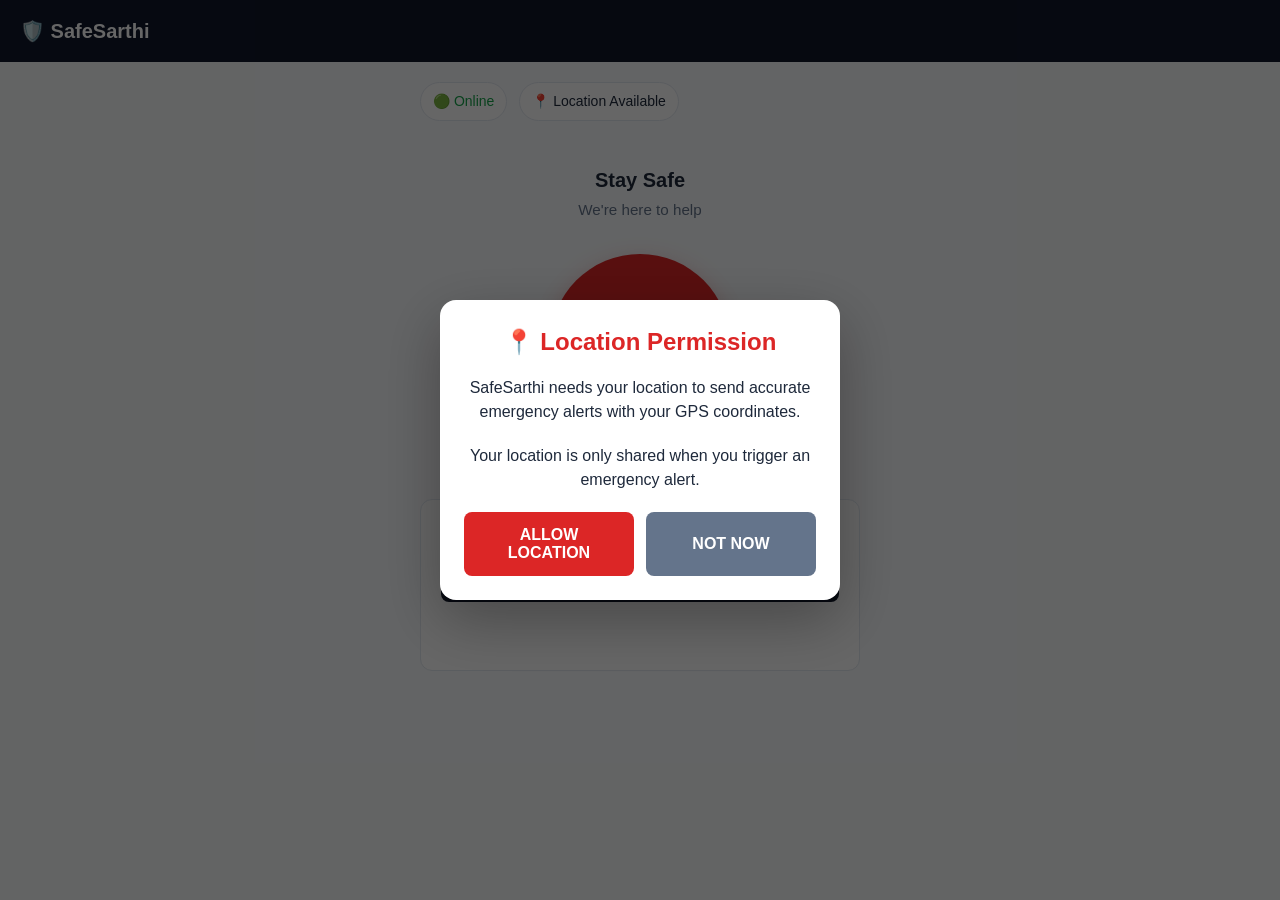
==== commit 322da139: "Add files via upload" ====
--- a/index.html
+++ b/index.html
@@ -66,6 +66,19 @@
                 <div class="modal-buttons">
                     <button id="sendNowButton" class="btn-send">SEND NOW</button>
                     <button id="cancelButton" class="btn-cancel">CANCEL</button>
+                </div>
+            </div>
+        </div>
+
+        <!-- Location Permission Modal -->
+        <div id="locationPermissionModal" class="modal">
+            <div class="modal-content">
+                <h2>📍 Location Permission</h2>
+                <p>SafeSarthi needs your location to send accurate emergency alerts with your GPS coordinates.</p>
+                <p class="permission-note">Your location is only shared when you trigger an emergency alert.</p>
+                <div class="modal-buttons">
+                    <button id="allowLocationButton" class="btn-send">ALLOW LOCATION</button>
+                    <button id="denyLocationButton" class="btn-cancel">NOT NOW</button>
                 </div>
             </div>
         </div>
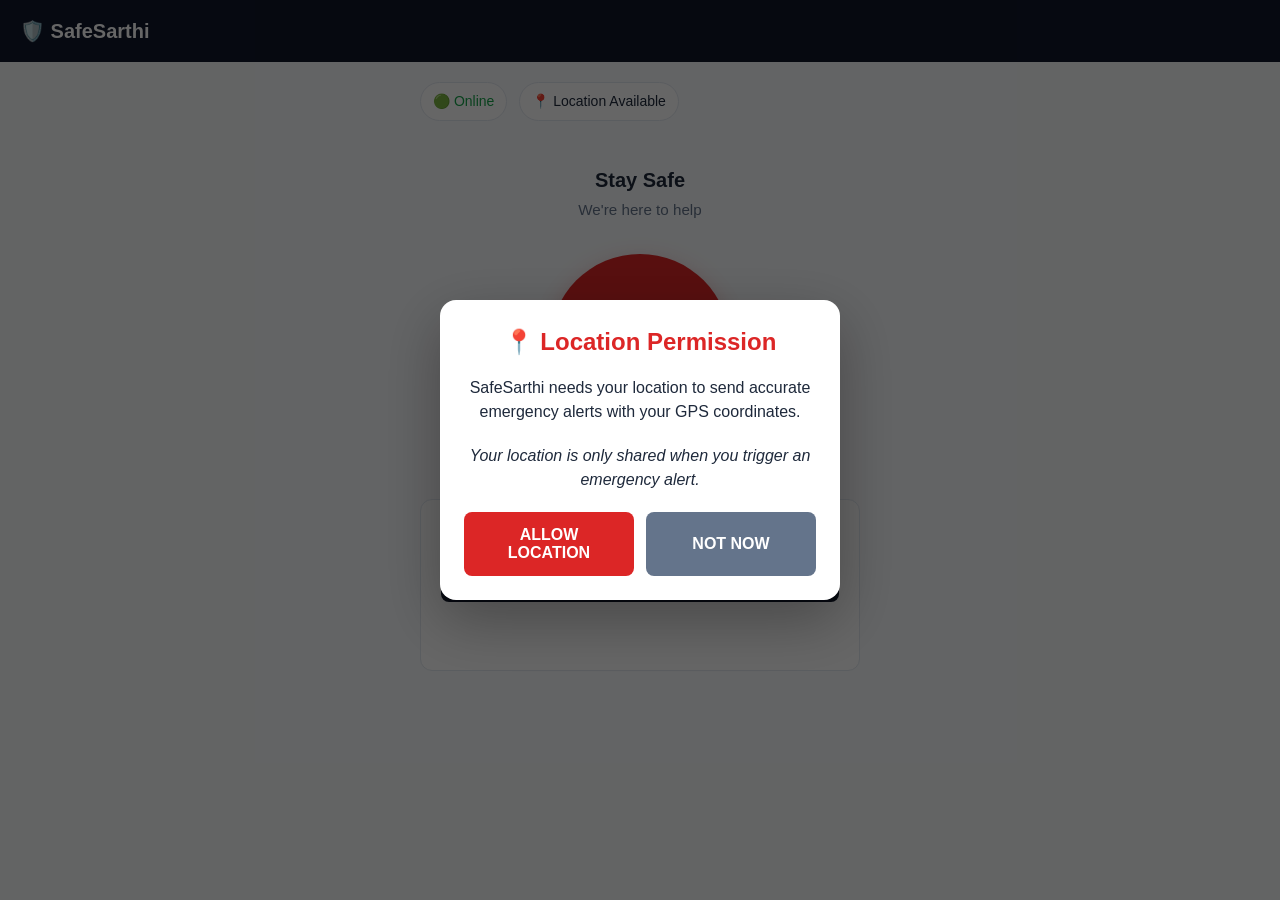
==== commit c482cb3f: "Add files via upload" ====
--- a/index.html
+++ b/index.html
@@ -123,6 +123,7 @@
                 
                 <div id="smsButtonsContainer"></div>
                 
+                <button id="retryLocationButton" class="btn-retry-location" style="display: none;">📍 Retry Location</button>
                 <button id="closeAlertButton" class="btn-send-alert">🔴 SEND ALERT</button>
                 <button id="cancelAlertButton" class="btn-cancel-compact">Cancel</button>
             </div>
--- a/style.css
+++ b/style.css
@@ -322,6 +322,13 @@
     color: var(--dark-text);
 }
 
+.permission-note {
+    font-size: 0.875rem;
+    color: var(--secondary-text);
+    font-style: italic;
+    margin-bottom: 20px;
+}
+
 .modal-content #countdown {
     font-size: 2.5rem;
     font-weight: 700;
@@ -368,6 +375,30 @@
 
 .btn-cancel:active {
     background-color: #475569;
+}
+
+.btn-retry-location {
+    background-color: var(--amber);
+    color: var(--white);
+    border: none;
+    padding: 12px 24px;
+    font-size: 0.95rem;
+    font-weight: 600;
+    border-radius: 8px;
+    cursor: pointer;
+    transition: background-color 0.2s;
+    margin-bottom: 12px;
+    width: 100%;
+}
+
+.btn-retry-location:active {
+    background-color: #d97706;
+}
+
+.btn-retry-location:disabled {
+    background-color: var(--secondary-text);
+    cursor: not-allowed;
+    opacity: 0.7;
 }
 
 .btn-close {
